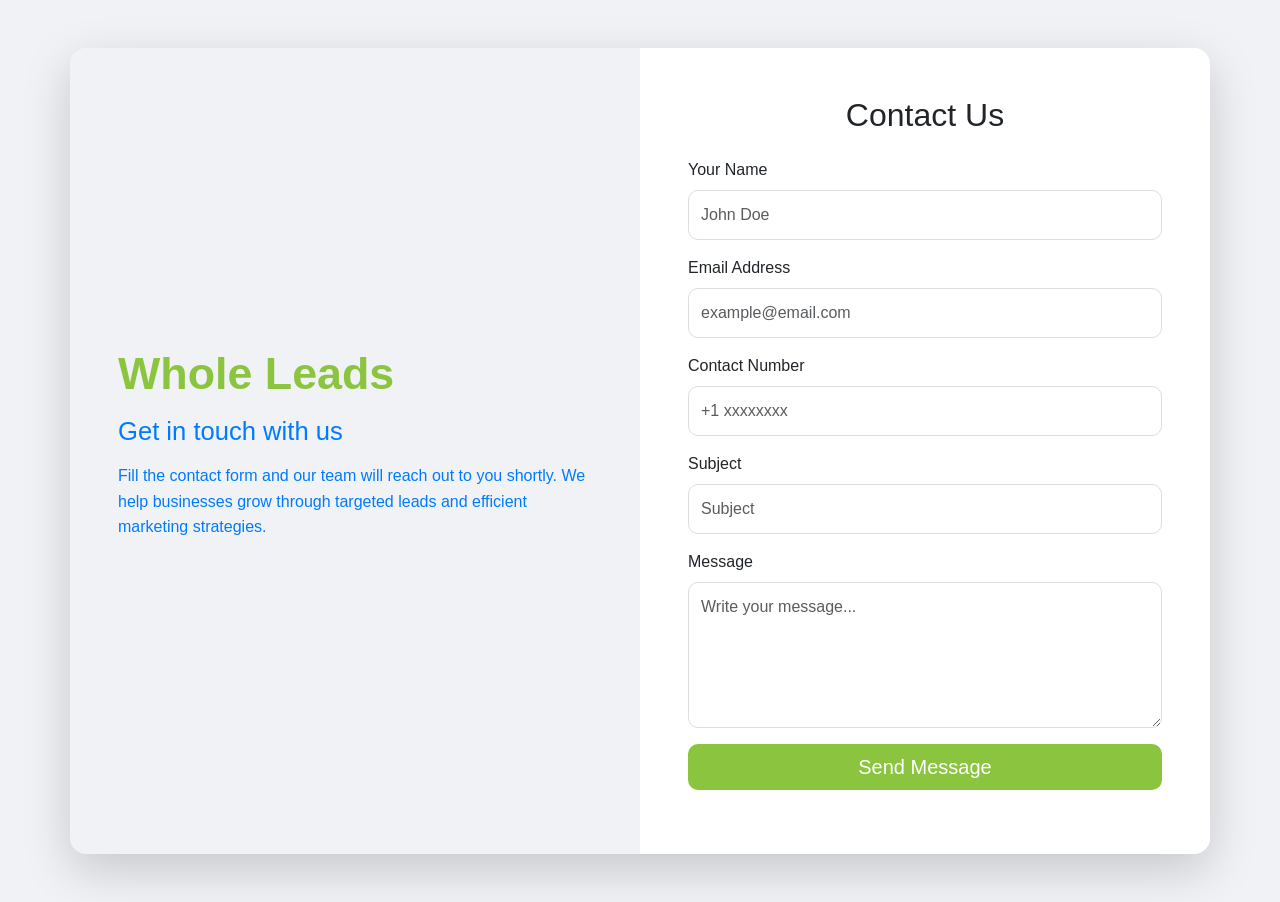
==== Contact-Form/contact-form.html @ 4e11a4c0 "Add files via upload" ====
<!DOCTYPE html>
<html lang="en">

<head>
  <meta charset="UTF-8">
  <meta name="viewport" content="width=device-width, initial-scale=1.0">
  <title>Whole Leads Contact Form</title>
  <link href="https://cdn.jsdelivr.net/npm/bootstrap@5.3.2/dist/css/bootstrap.min.css" rel="stylesheet">
  <link rel="stylesheet" href="contact.css">
</head>

<body>

  <div class="container my-5">
    <div class="row align-items-center contact-section shadow-lg rounded-4 overflow-hidden">

      <!-- Left Side: Text -->
      <div class="col-lg-6 left-side p-5 text-white text-center text-lg-start">
        <h1 class="mb-3">Whole Leads</h1>
        <h3 class="mb-3">Get in touch with us</h3>
        <p>Fill the contact form and our team will reach out to you shortly. We help businesses grow through targeted
          leads and efficient marketing strategies.</p>
      </div>

      <!-- Right Side: Form -->
      <div class="col-lg-6 right-side p-5 bg-white">
        <h2 class="mb-4 text-center">Contact Us</h2>
        <form id="contactForm">
          <div class="mb-3">
            <label for="name" class="form-label">Your Name</label>
            <input type="text" class="form-control" id="name" name="name" placeholder="John Doe" required>
          </div>

          <div class="mb-3">
            <label for="email" class="form-label">Email Address</label>
            <input type="email" class="form-control" id="email" name="email" placeholder="example@email.com" required>
          </div>

          <div class="mb-3">
            <label for="email" class="form-label">Contact Number</label>
            <input type="number" class="form-control" id="Number" name="Number" placeholder="+1 xxxxxxxx" required>
          </div>

          <div class="mb-3">
            <label for="subject" class="form-label">Subject</label>
            <input type="text" class="form-control" id="subject" name="subject" placeholder="Subject">
          </div>

          <div class="mb-3">
            <label for="message" class="form-label">Message</label>
            <textarea class="form-control" id="message" name="message" rows="5" placeholder="Write your message..."
              required></textarea>
          </div>

          <div class="d-grid">
            <button type="submit" class="btn btn-primary btn-lg">Send Message</button>
          </div>

          <div id="response" class="mt-3 text-center"></div>
        </form>
      </div>

    </div>
  </div>

  <!-- Bootstrap JS -->
  <script src="https://cdn.jsdelivr.net/npm/bootstrap@5.3.2/dist/js/bootstrap.bundle.min.js"></script>
</body>

</html>
---- Contact-Form/contact.css ----
body {
    font-family: 'Poppins', sans-serif;
    background: #f0f2f5;
}

.contact-section {
    display: flex;
    flex-wrap: wrap;
    overflow: hidden;
}

.left-side {

    min-height: 500px;
    display: flex;
    flex-direction: column;
    justify-content: center;
    border-radius: 0;
}

.left-side h1 {
    font-weight: 700;
    font-size: 2.8rem;
    color: #8bc53f;
}

.left-side h3 {
    font-weight: 500;
    font-size: 1.6rem;
    color: #007bff;
}

.left-side p {
    font-size: 1rem;
    line-height: 1.6;
    color: #007bff;
}

.right-side {
    min-height: 500px;
}

.right-side .form-control {
    border-radius: 10px;
    padding: 12px;
    border: 1px solid #ddd;
    transition: all 0.3s ease;
}

.right-side .form-control:focus {
    border-color: #5563DE;
    box-shadow: 0 0 10px rgba(85, 99, 222, 0.2);
    outline: none;
}

.right-side .btn-primary {
    background: #8bc53f;
    border: none;
    border-radius: 10px;
    font-weight: 500;
    transition: all 0.3s ease;
}

.right-side .btn-primary:hover {
    background: #4351b8;
    transform: translateY(-2px);
}

#response {
    font-weight: 500;
}
#response.success { color: #28a745; }
#response.error { color: #dc3545; }

@media (max-width: 992px) {
    .left-side, .right-side {
        min-height: auto;
        text-align: center;
    }
}
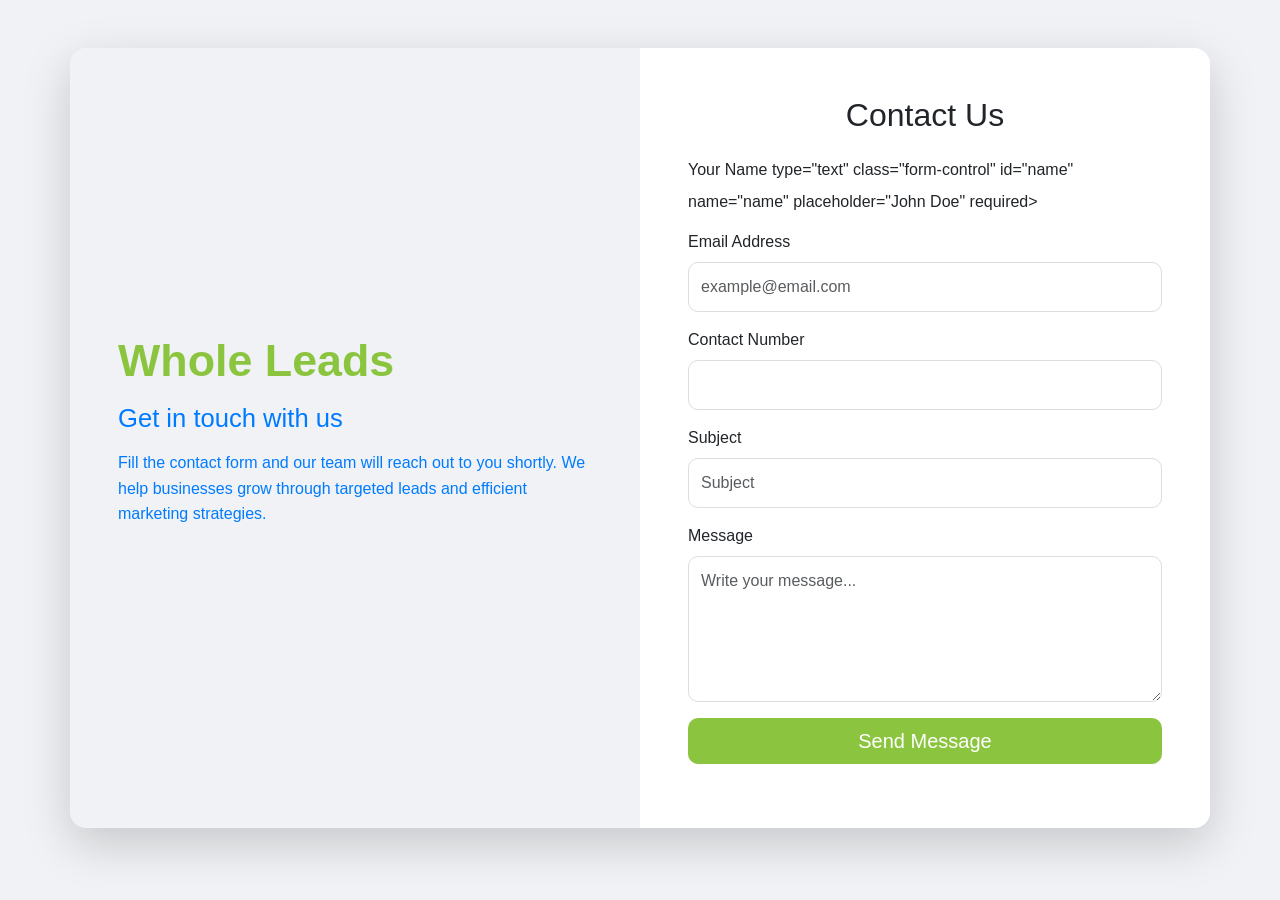
==== commit 3c53b007: "Update contact-form.html" ====
--- a/Contact-Form/contact-form.html
+++ b/Contact-Form/contact-form.html
@@ -28,7 +28,7 @@
         <form id="contactForm">
           <div class="mb-3">
             <label for="name" class="form-label">Your Name</label>
-            <input type="text" class="form-control" id="name" name="name" placeholder="John Doe" required>
+            type="text" class="form-control" id="name" name="name" placeholder="John Doe" required>
           </div>
 
           <div class="mb-3">
@@ -38,7 +38,7 @@
 
           <div class="mb-3">
             <label for="email" class="form-label">Contact Number</label>
-            <input type="number" class="form-control" id="Number" name="Number" placeholder="+1 xxxxxxxx" required>
+            <input type="number" class="form-control" id="contactNumber" name="contactNumber">
           </div>
 
           <div class="mb-3">
@@ -65,6 +65,8 @@
 
   <!-- Bootstrap JS -->
   <script src="https://cdn.jsdelivr.net/npm/bootstrap@5.3.2/dist/js/bootstrap.bundle.min.js"></script>
+  <script src="contact-form.js"></script>
+
 </body>
 
-</html>+</html>
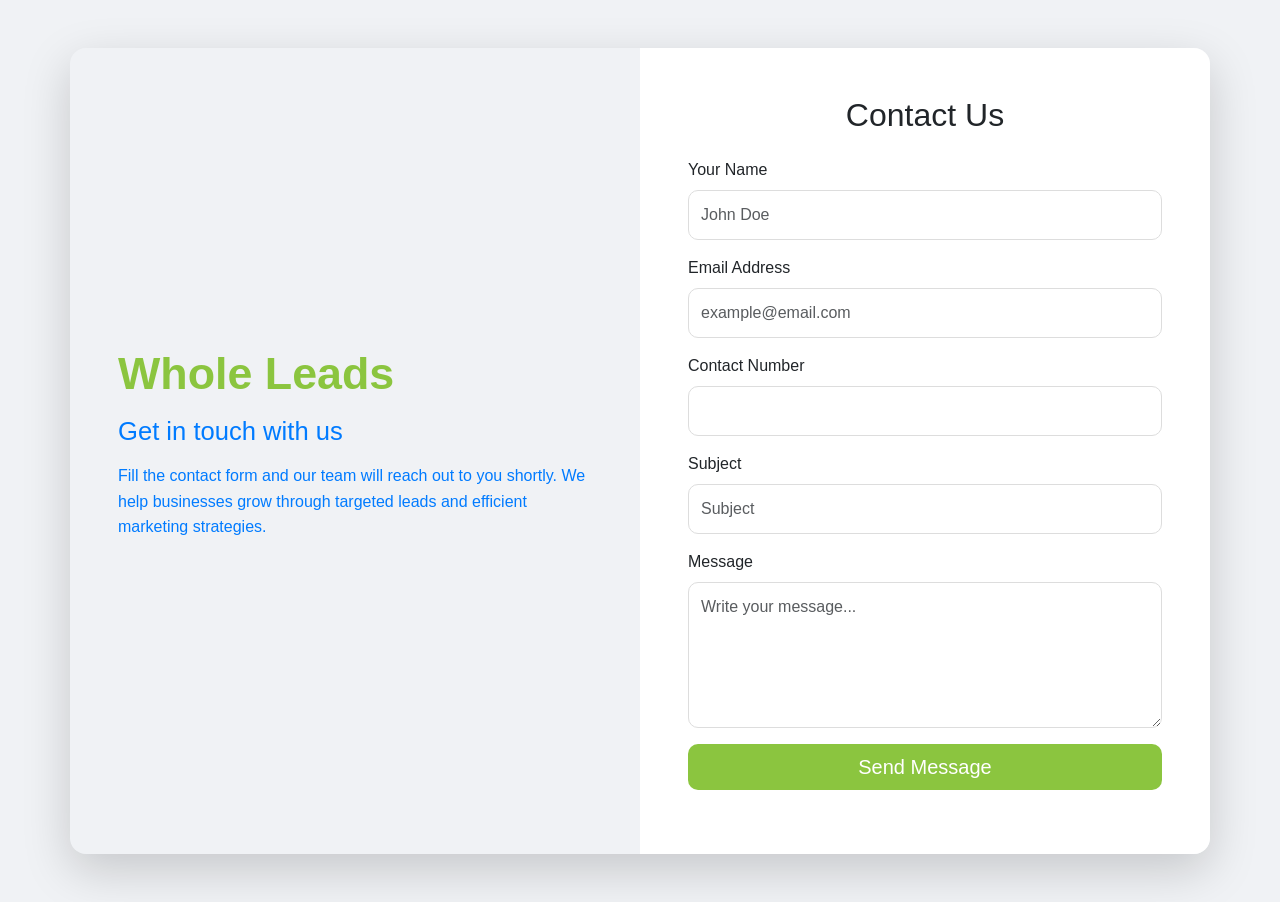
==== commit 454647fe: "Update contact-form.html" ====
--- a/Contact-Form/contact-form.html
+++ b/Contact-Form/contact-form.html
@@ -28,7 +28,7 @@
         <form id="contactForm">
           <div class="mb-3">
             <label for="name" class="form-label">Your Name</label>
-            type="text" class="form-control" id="name" name="name" placeholder="John Doe" required>
+            <input type="text" class="form-control" id="name" name="name" placeholder="John Doe" required>
           </div>
 
           <div class="mb-3">
